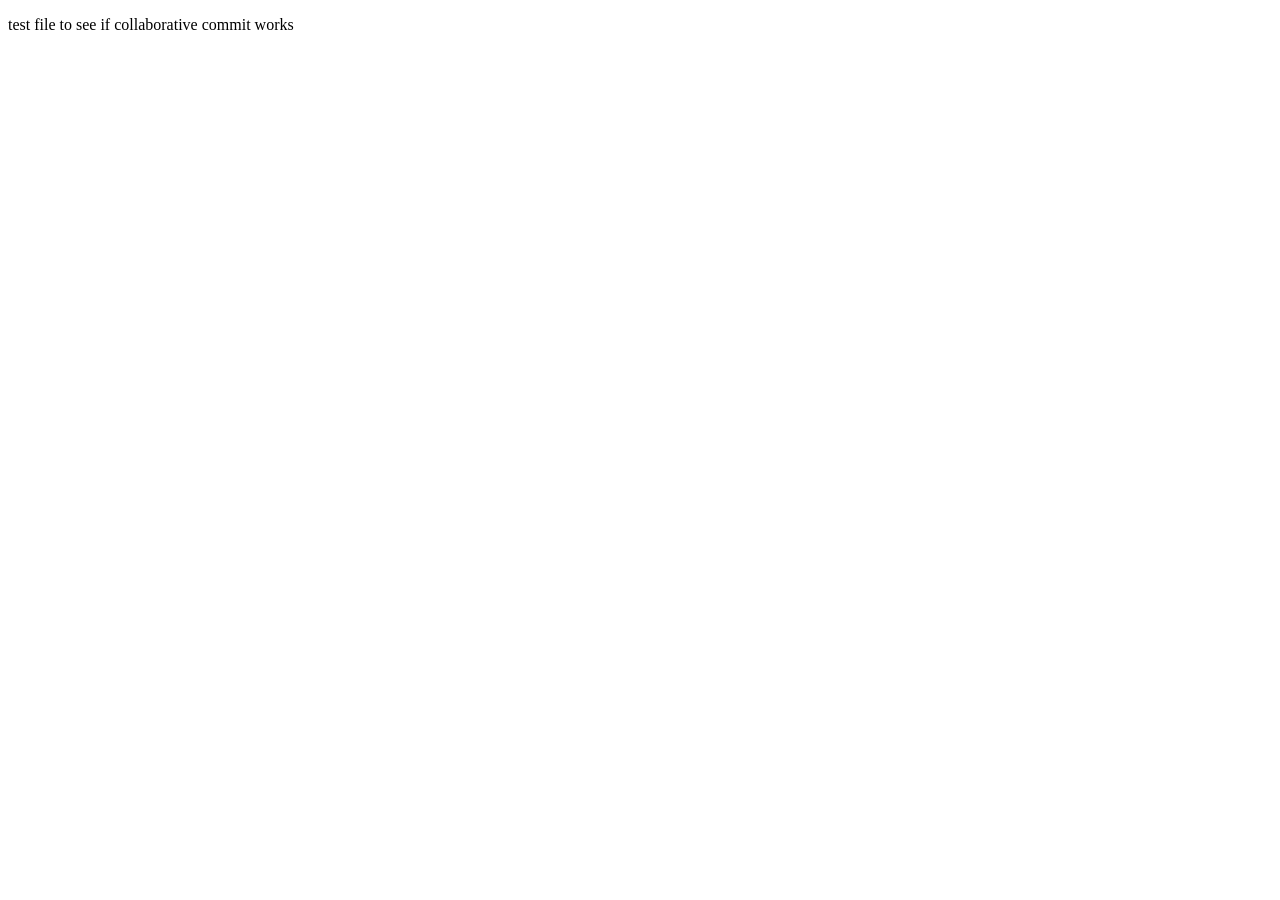
==== index.html @ e4c08647 "test commit for the branch Adi" ====
<!DOCTYPE html>
<html lang="en">
<head>
    <meta charset="UTF-8">
    <meta name="viewport" content="width=device-width, initial-scale=1.0">
    <title>Document</title>
</head>
<body>
    <p>
        test file to see if collaborative commit works
    </p>
</body>
</html>
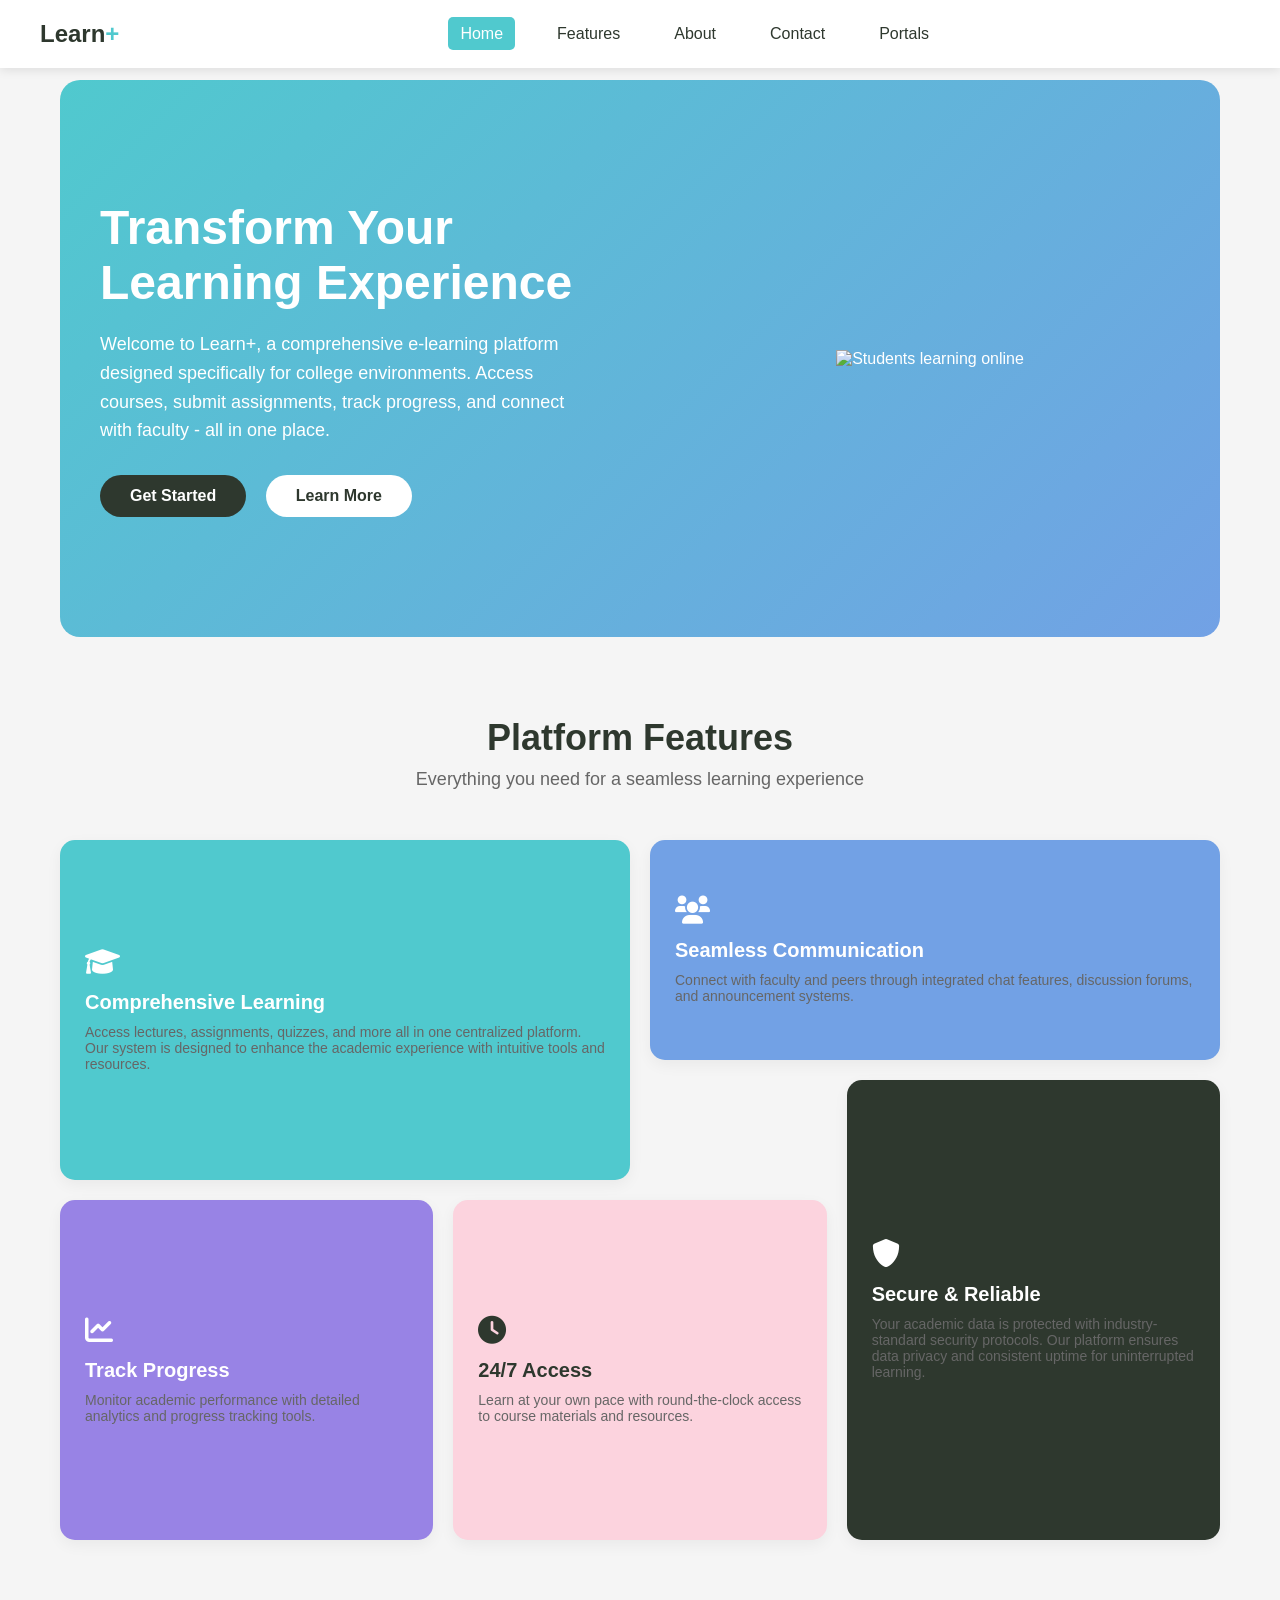
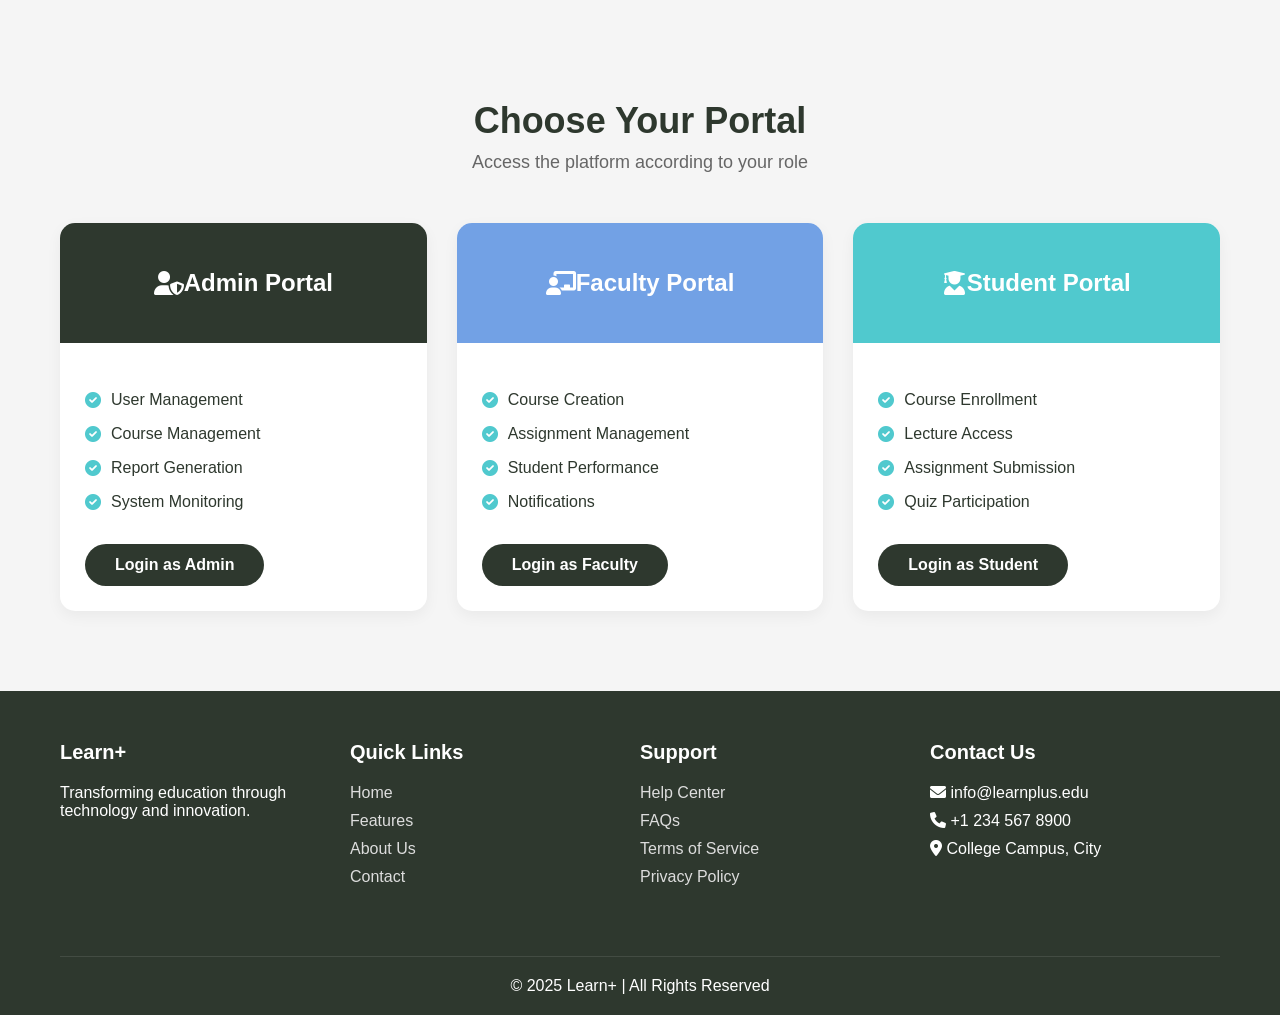
==== commit b0b3dade: "created a landing or navigatory page for all features and portals" ====
--- a/index.html
+++ b/index.html
@@ -3,11 +3,184 @@
 <head>
     <meta charset="UTF-8">
     <meta name="viewport" content="width=device-width, initial-scale=1.0">
-    <title>Document</title>
+    <title>Learn+ | Your College E-Learning Platform</title>
+    <link href="https://cdnjs.cloudflare.com/ajax/libs/font-awesome/6.0.0/css/all.min.css" rel="stylesheet">
+    <link rel="stylesheet" href="css/home.css">
+    <script src = "js/home.js">    </script>
 </head>
 <body>
-    <p>
-        test file to see if collaborative commit works
-    </p>
+    <!-- Header with Navigation -->
+    <header>
+        <div class="container header-content">
+            <div class="logo">Learn<span>+</span></div>
+            <div class="hamburger">
+                <span></span>
+                <span></span>
+                <span></span>
+            </div>
+            <nav>
+                <ul>
+                    <li><a href="#" class="active">Home</a></li>
+                    <li><a href="#">Features</a></li>
+                    <li><a href="#">About</a></li>
+                    <li><a href="#">Contact</a></li>
+                    <li><a href="#portals">Portals</a></li>
+                </ul>
+            </nav>
+            <div class="overlay"></div>
+        </div>
+    </header>
+
+    <!-- Main Content -->
+    <main>
+        <div class="container">
+            <!-- Hero Section -->
+            <section class="hero">
+                <div class="hero-content">
+                    <h1>Transform Your Learning Experience</h1>
+                    <p>Welcome to Learn+, a comprehensive e-learning platform designed specifically for college environments. Access courses, submit assignments, track progress, and connect with faculty - all in one place.</p>
+                    <div class="cta-buttons">
+                        <a href="#portals" class="btn">Get Started</a>
+                        <a href="#" class="btn btn-secondary">Learn More</a>
+                    </div>
+                </div>
+                <div class="hero-image">
+                    <img src="/api/placeholder/500/400" alt="Students learning online">
+                </div>
+            </section>
+
+            <!-- Features Bento Grid -->
+            <section class="features">
+                <div class="section-title">
+                    <h2>Platform Features</h2>
+                    <p>Everything you need for a seamless learning experience</p>
+                </div>
+
+                <div class="bento-grid">
+                    <div class="bento-item bento-1">
+                        <i class="fas fa-graduation-cap"></i>
+                        <h3>Comprehensive Learning</h3>
+                        <p>Access lectures, assignments, quizzes, and more all in one centralized platform. Our system is designed to enhance the academic experience with intuitive tools and resources.</p>
+                    </div>
+                    <div class="bento-item bento-2">
+                        <i class="fas fa-users"></i>
+                        <h3>Seamless Communication</h3>
+                        <p>Connect with faculty and peers through integrated chat features, discussion forums, and announcement systems.</p>
+                    </div>
+                    <div class="bento-item bento-3">
+                        <i class="fas fa-chart-line"></i>
+                        <h3>Track Progress</h3>
+                        <p>Monitor academic performance with detailed analytics and progress tracking tools.</p>
+                    </div>
+                    <div class="bento-item bento-4">
+                        <i class="fas fa-clock"></i>
+                        <h3>24/7 Access</h3>
+                        <p>Learn at your own pace with round-the-clock access to course materials and resources.</p>
+                    </div>
+                    <div class="bento-item bento-5">
+                        <i class="fas fa-shield-alt"></i>
+                        <h3>Secure & Reliable</h3>
+                        <p>Your academic data is protected with industry-standard security protocols. Our platform ensures data privacy and consistent uptime for uninterrupted learning.</p>
+                    </div>
+                </div>
+            </section>
+
+            <!-- Portal Selection -->
+            <section id="portals" class="portals">
+                <div class="section-title">
+                    <h2>Choose Your Portal</h2>
+                    <p>Access the platform according to your role</p>
+                </div>
+
+                <div class="portal-cards">
+                    <div class="portal-card">
+                        <div class="portal-header portal-admin">
+                            <i class="fas fa-user-shield"></i> Admin Portal
+                        </div>
+                        <div class="portal-content">
+                            <ul>
+                                <li><i class="fas fa-check-circle"></i> User Management</li>
+                                <li><i class="fas fa-check-circle"></i> Course Management</li>
+                                <li><i class="fas fa-check-circle"></i> Report Generation</li>
+                                <li><i class="fas fa-check-circle"></i> System Monitoring</li>
+                            </ul>
+                            <a href="#" class="btn">Login as Admin</a>
+                        </div>
+                    </div>
+
+                    <div class="portal-card">
+                        <div class="portal-header portal-faculty">
+                            <i class="fas fa-chalkboard-teacher"></i> Faculty Portal
+                        </div>
+                        <div class="portal-content">
+                            <ul>
+                                <li><i class="fas fa-check-circle"></i> Course Creation</li>
+                                <li><i class="fas fa-check-circle"></i> Assignment Management</li>
+                                <li><i class="fas fa-check-circle"></i> Student Performance</li>
+                                <li><i class="fas fa-check-circle"></i> Notifications</li>
+                            </ul>
+                            <a href="#" class="btn">Login as Faculty</a>
+                        </div>
+                    </div>
+
+                    <div class="portal-card">
+                        <div class="portal-header portal-student">
+                            <i class="fas fa-user-graduate"></i> Student Portal
+                        </div>
+                        <div class="portal-content">
+                            <ul>
+                                <li><i class="fas fa-check-circle"></i> Course Enrollment</li>
+                                <li><i class="fas fa-check-circle"></i> Lecture Access</li>
+                                <li><i class="fas fa-check-circle"></i> Assignment Submission</li>
+                                <li><i class="fas fa-check-circle"></i> Quiz Participation</li>
+                            </ul>
+                            <a href="#" class="btn">Login as Student</a>
+                        </div>
+                    </div>
+                </div>
+            </section>
+        </div>
+    </main>
+
+    <!-- Footer -->
+    <footer>
+        <div class="container">
+            <div class="footer-content">
+                <div class="footer-section">
+                    <h3>Learn+</h3>
+                    <p>Transforming education through technology and innovation.</p>
+                </div>
+                <div class="footer-section">
+                    <h3>Quick Links</h3>
+                    <ul>
+                        <li><a href="#">Home</a></li>
+                        <li><a href="#">Features</a></li>
+                        <li><a href="#">About Us</a></li>
+                        <li><a href="#">Contact</a></li>
+                    </ul>
+                </div>
+                <div class="footer-section">
+                    <h3>Support</h3>
+                    <ul>
+                        <li><a href="#">Help Center</a></li>
+                        <li><a href="#">FAQs</a></li>
+                        <li><a href="#">Terms of Service</a></li>
+                        <li><a href="#">Privacy Policy</a></li>
+                    </ul>
+                </div>
+                <div class="footer-section">
+                    <h3>Contact Us</h3>
+                    <ul>
+                        <li><i class="fas fa-envelope"></i> info@learnplus.edu</li>
+                        <li><i class="fas fa-phone"></i> +1 234 567 8900</li>
+                        <li><i class="fas fa-map-marker-alt"></i> College Campus, City</li>
+                    </ul>
+                </div>
+            </div>
+            <div class="footer-bottom">
+                <p>&copy; 2025 Learn+ | All Rights Reserved</p>
+            </div>
+        </div>
+    </footer>
 </body>
 </html>
--- a/css/home.css
+++ b/css/home.css
@@ -0,0 +1,475 @@
+:root {
+    --primary: #2E382E;
+    --secondary: #50C9CE;
+    --accent1: #72A1E5;
+    --accent2: #9883E5;
+    --light: #FCD3DE;
+    --white: #ffffff;
+    --gray: #f5f5f5;
+}
+
+* {
+    margin: 0;
+    padding: 0;
+    box-sizing: border-box;
+    font-family: 'Segoe UI', Tahoma, Geneva, Verdana, sans-serif;
+}
+
+body {
+    background-color: var(--gray);
+    color: var(--primary);
+}
+
+.container {
+    width: 100%;
+    max-width: 1200px;
+    margin: 0 auto;
+    padding: 0 20px;
+}
+
+/* Header Styles */
+header {
+    background-color: var(--white);
+    box-shadow: 0 2px 10px rgba(0,0,0,0.1);
+    position: fixed;
+    width: 100%;
+    top: 0;
+    z-index: 1000;
+}
+
+.header-content {
+    display: flex;
+    justify-content: space-between;
+    align-items: center;
+    padding: 20px 0;
+}
+
+.logo {
+    display: flex;
+    align-items: center;
+    font-weight: 700;
+    font-size: 24px;
+    color: var(--primary);
+}
+
+.logo span {
+    color: var(--secondary);
+}
+
+nav ul {
+    display: flex;
+    list-style: none;
+}
+
+nav ul li {
+    margin-left: 30px;
+}
+
+nav ul li a {
+    text-decoration: none;
+    color: var(--primary);
+    font-weight: 500;
+    transition: all 0.3s ease;
+    padding: 8px 12px;
+    border-radius: 5px;
+}
+
+nav ul li a:hover {
+    color: var(--secondary);
+}
+
+nav ul li a.active {
+    background-color: var(--secondary);
+    color: var(--white);
+}
+
+.hamburger {
+    display: none;
+    cursor: pointer;
+    flex-direction: column;
+    justify-content: space-between;
+    height: 24px;
+    z-index: 1001;
+}
+
+.hamburger span {
+    display: block;
+    height: 3px;
+    width: 30px;
+    background-color: var(--primary);
+    border-radius: 3px;
+    transition: all 0.3s ease;
+}
+
+/* Hero Section */
+.hero {
+    margin-top: 80px;
+    padding: 80px 0;
+    background: linear-gradient(135deg, var(--secondary) 0%, var(--accent1) 100%);
+    border-radius: 20px;
+    color: var(--white);
+    display: flex;
+    position: relative;
+    overflow: hidden;
+}
+
+.hero-content {
+    width: 50%;
+    padding: 40px;
+}
+
+.hero-image {
+    width: 50%;
+    display: flex;
+    justify-content: center;
+    align-items: center;
+}
+
+.hero h1 {
+    font-size: 48px;
+    margin-bottom: 20px;
+}
+
+.hero p {
+    font-size: 18px;
+    line-height: 1.6;
+    margin-bottom: 30px;
+}
+
+.btn {
+    display: inline-block;
+    background-color: var(--primary);
+    color: var(--white);
+    padding: 12px 30px;
+    border-radius: 30px;
+    text-decoration: none;
+    font-weight: 600;
+    transition: all 0.3s ease;
+    border: none;
+    cursor: pointer;
+}
+
+.btn:hover {
+    transform: translateY(-3px);
+    box-shadow: 0 10px 20px rgba(0,0,0,0.1);
+}
+
+.btn-secondary {
+    background-color: var(--white);
+    color: var(--primary);
+    margin-left: 15px;
+}
+
+/* Features Grid - Bento Grid Design */
+.features {
+    padding: 80px 0;
+}
+
+.section-title {
+    text-align: center;
+    margin-bottom: 50px;
+}
+
+.section-title h2 {
+    font-size: 36px;
+    color: var(--primary);
+    margin-bottom: 10px;
+}
+
+.section-title p {
+    font-size: 18px;
+    color: #666;
+}
+
+.bento-grid {
+    display: grid;
+    grid-template-columns: repeat(12, 1fr);
+    grid-template-rows: repeat(6, 100px);
+    gap: 20px;
+}
+
+.bento-item {
+    background-color: var(--white);
+    border-radius: 15px;
+    padding: 25px;
+    display: flex;
+    flex-direction: column;
+    justify-content: center;
+    transition: all 0.3s ease;
+    box-shadow: 0 5px 15px rgba(0,0,0,0.05);
+}
+
+.bento-item:hover {
+    transform: translateY(-5px);
+    box-shadow: 0 10px 25px rgba(0,0,0,0.1);
+}
+
+.bento-item h3 {
+    font-size: 20px;
+    margin-bottom: 10px;
+}
+
+.bento-item p {
+    font-size: 14px;
+    color: #666;
+}
+
+.bento-item i {
+    font-size: 28px;
+    margin-bottom: 15px;
+}
+
+.bento-1 {
+    grid-column: 1 / 7;
+    grid-row: 1 / 4;
+    background-color: var(--secondary);
+    color: var(--white);
+}
+
+.bento-2 {
+    grid-column: 7 / 13;
+    grid-row: 1 / 3;
+    background-color: var(--accent1);
+    color: var(--white);
+}
+
+.bento-3 {
+    grid-column: 1 / 5;
+    grid-row: 4 / 7;
+    background-color: var(--accent2);
+    color: var(--white);
+}
+
+.bento-4 {
+    grid-column: 5 / 9;
+    grid-row: 4 / 7;
+    background-color: var(--light);
+}
+
+.bento-5 {
+    grid-column: 9 / 13;
+    grid-row: 3 / 7;
+    background-color: var(--primary);
+    color: var(--white);
+}
+
+/* Portal Links */
+.portals {
+    padding: 80px 0;
+}
+
+.portal-cards {
+    display: flex;
+    justify-content: space-between;
+    gap: 30px;
+}
+
+.portal-card {
+    flex: 1;
+    background-color: var(--white);
+    border-radius: 15px;
+    overflow: hidden;
+    box-shadow: 0 5px 15px rgba(0,0,0,0.05);
+    transition: all 0.3s ease;
+}
+
+.portal-card:hover {
+    transform: translateY(-10px);
+    box-shadow: 0 15px 30px rgba(0,0,0,0.1);
+}
+
+.portal-header {
+    height: 120px;
+    display: flex;
+    justify-content: center;
+    align-items: center;
+    color: var(--white);
+    font-size: 24px;
+    font-weight: 700;
+}
+
+.portal-admin {
+    background-color: var(--primary);
+}
+
+.portal-faculty {
+    background-color: var(--accent1);
+}
+
+.portal-student {
+    background-color: var(--secondary);
+}
+
+.portal-content {
+    padding: 25px;
+}
+
+.portal-content ul {
+    list-style: none;
+    margin-top: 15px;
+    margin-bottom: 25px;
+}
+
+.portal-content ul li {
+    padding: 8px 0;
+    display: flex;
+    align-items: center;
+}
+
+.portal-content ul li i {
+    margin-right: 10px;
+    color: var(--secondary);
+}
+
+/* Footer */
+footer {
+    background-color: var(--primary);
+    color: var(--white);
+    padding: 50px 0 20px;
+}
+
+.footer-content {
+    display: flex;
+    justify-content: space-between;
+    flex-wrap: wrap;
+    margin-bottom: 30px;
+}
+
+.footer-section {
+    flex: 1;
+    min-width: 200px;
+    margin-bottom: 30px;
+}
+
+.footer-section h3 {
+    font-size: 20px;
+    margin-bottom: 20px;
+}
+
+.footer-section ul {
+    list-style: none;
+}
+
+.footer-section ul li {
+    margin-bottom: 10px;
+}
+
+.footer-section ul li a {
+    text-decoration: none;
+    color: #ddd;
+    transition: all 0.3s ease;
+}
+
+.footer-section ul li a:hover {
+    color: var(--secondary);
+}
+
+.footer-bottom {
+    text-align: center;
+    padding-top: 20px;
+    border-top: 1px solid rgba(255,255,255,0.1);
+}
+
+/* Responsive Design */
+@media (max-width: 992px) {
+    .hero-content, .hero-image {
+        width: 100%;
+    }
+    
+    .hero {
+        flex-direction: column;
+    }
+    
+    .bento-grid {
+        grid-template-rows: repeat(8, 100px);
+    }
+    
+    .bento-1 {
+        grid-column: 1 / 13;
+        grid-row: 1 / 3;
+    }
+    
+    .bento-2 {
+        grid-column: 1 / 13;
+        grid-row: 3 / 5;
+    }
+    
+    .bento-3 {
+        grid-column: 1 / 7;
+        grid-row: 5 / 7;
+    }
+    
+    .bento-4 {
+        grid-column: 7 / 13;
+        grid-row: 5 / 7;
+    }
+    
+    .bento-5 {
+        grid-column: 1 / 13;
+        grid-row: 7 / 9;
+    }
+    
+    .portal-cards {
+        flex-direction: column;
+    }
+}
+
+@media (max-width: 768px) {
+    .hamburger {
+        display: flex;
+    }
+    
+    nav {
+        position: fixed;
+        top: 0;
+        right: -100%;
+        width: 70%;
+        height: 100vh;
+        background-color: var(--white);
+        box-shadow: -5px 0 10px rgba(0,0,0,0.1);
+        transition: right 0.3s ease;
+        z-index: 1000;
+    }
+    
+    nav.active {
+        right: 0;
+    }
+    
+    nav ul {
+        flex-direction: column;
+        align-items: center;
+        justify-content: center;
+        height: 100%;
+    }
+    
+    nav ul li {
+        margin: 15px 0;
+    }
+    
+    .overlay {
+        position: fixed;
+        top: 0;
+        left: 0;
+        width: 100%;
+        height: 100%;
+        background-color: rgba(0,0,0,0.5);
+        display: none;
+        z-index: 999;
+    }
+    
+    .overlay.active {
+        display: block;
+    }
+    
+    .hamburger.active span:nth-child(1) {
+        transform: translateY(10px) rotate(45deg);
+    }
+    
+    .hamburger.active span:nth-child(2) {
+        opacity: 0;
+    }
+    
+    .hamburger.active span:nth-child(3) {
+        transform: translateY(-10px) rotate(-45deg);
+    }
+}
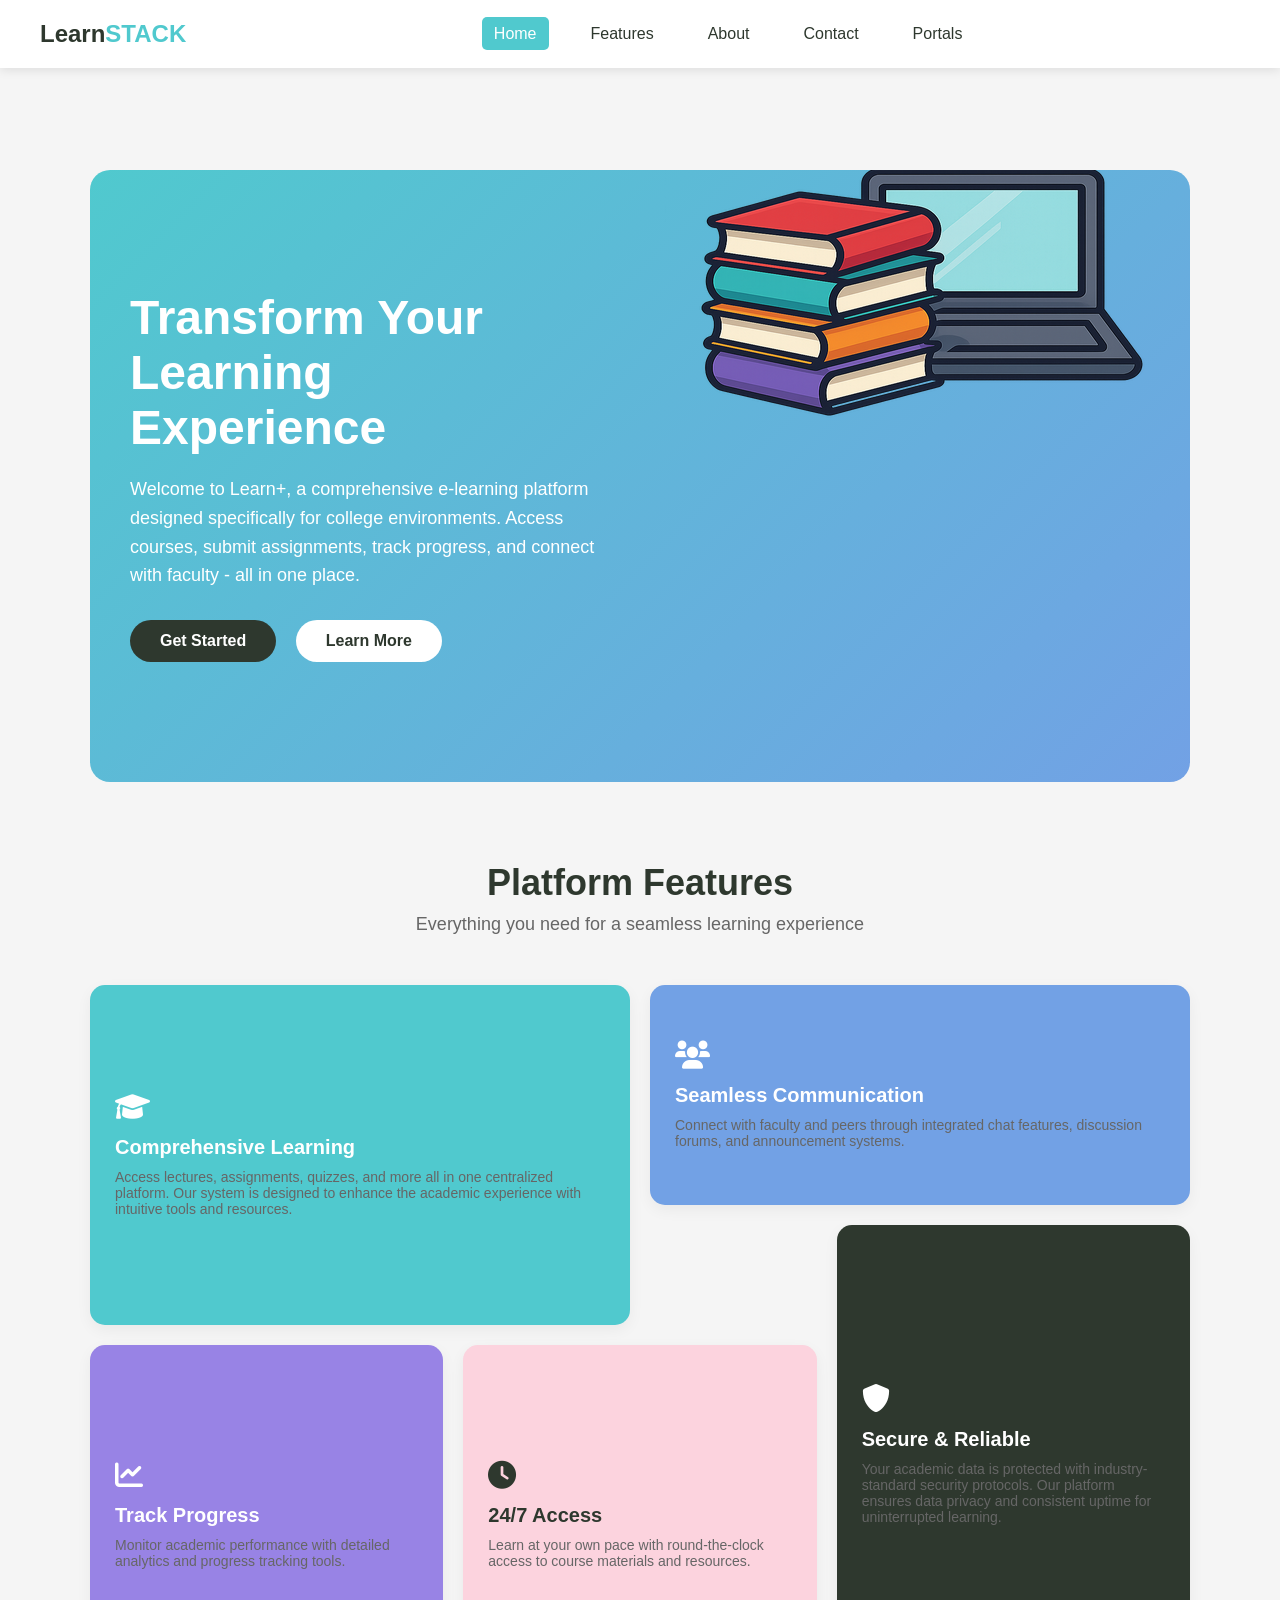
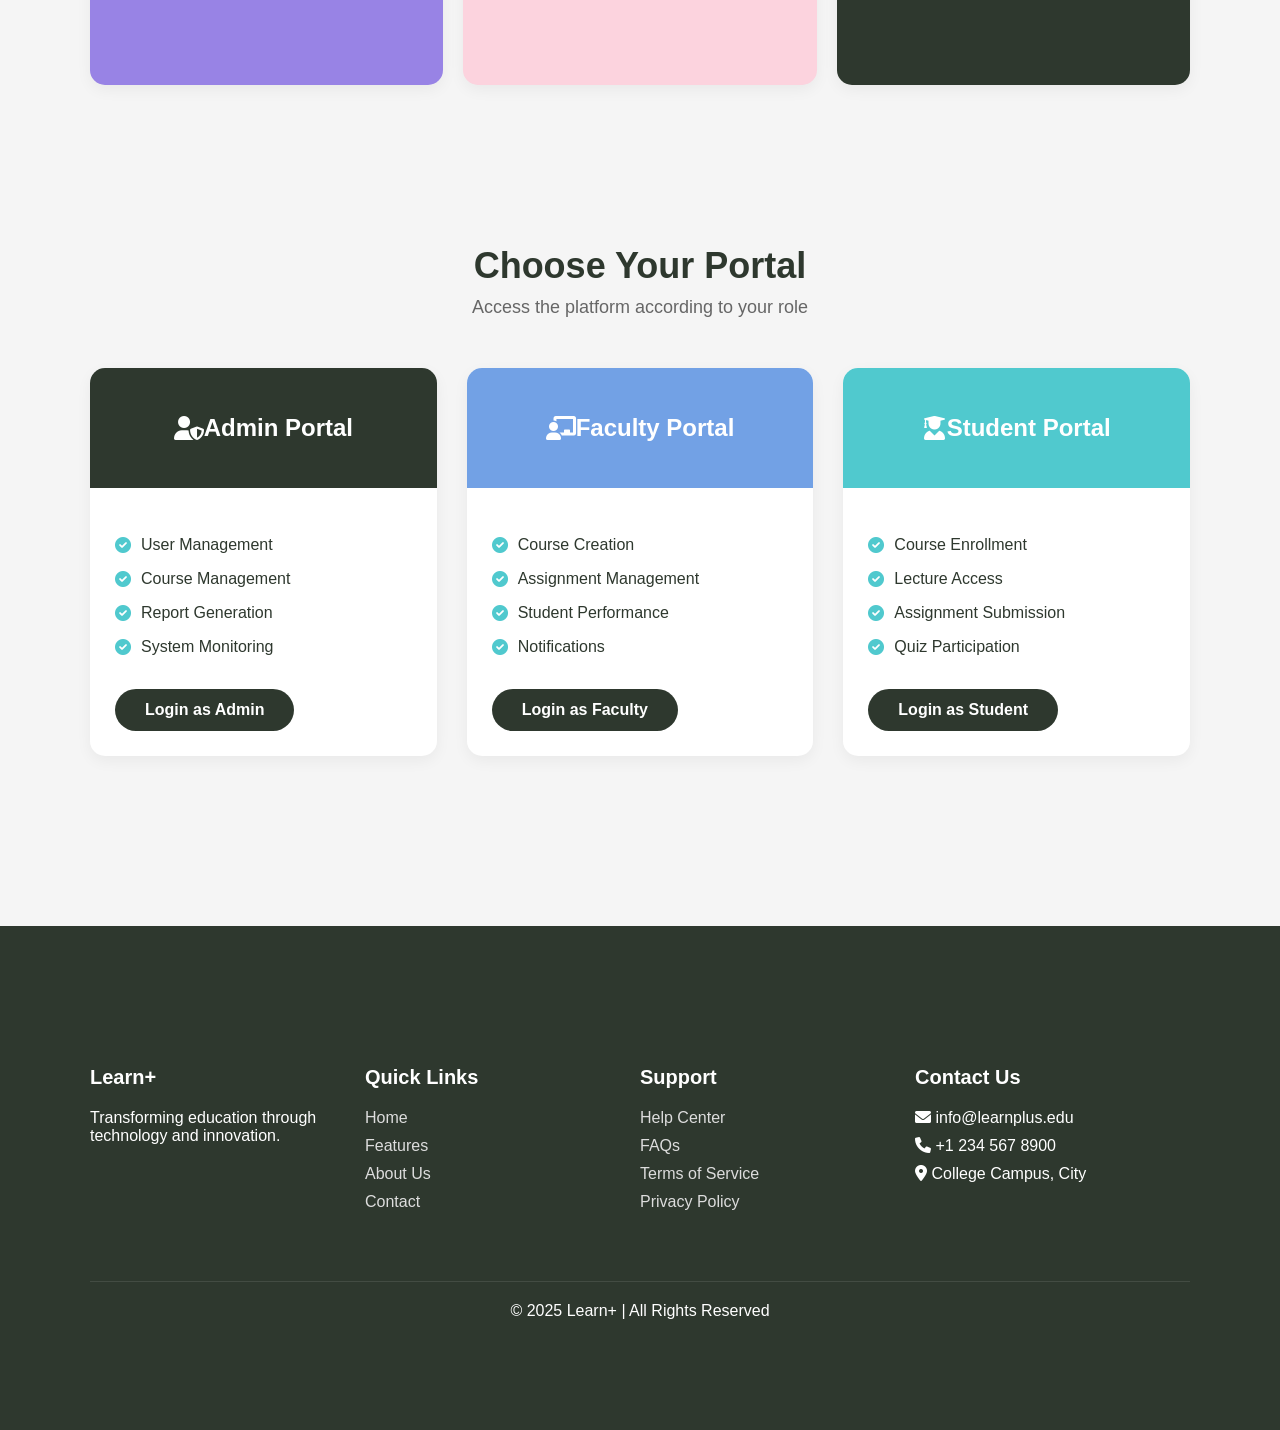
==== commit e6a0d941: "created a login page for all portals" ====
--- a/index.html
+++ b/index.html
@@ -6,13 +6,13 @@
     <title>Learn+ | Your College E-Learning Platform</title>
     <link href="https://cdnjs.cloudflare.com/ajax/libs/font-awesome/6.0.0/css/all.min.css" rel="stylesheet">
     <link rel="stylesheet" href="css/home.css">
-    <script src = "js/home.js">    </script>
+    
 </head>
 <body>
     <!-- Header with Navigation -->
     <header>
         <div class="container header-content">
-            <div class="logo">Learn<span>+</span></div>
+            <div class="logo">Learn<span>STACK</span></div>
             <div class="hamburger">
                 <span></span>
                 <span></span>
@@ -45,7 +45,7 @@
                     </div>
                 </div>
                 <div class="hero-image">
-                    <img src="/api/placeholder/500/400" alt="Students learning online">
+                    <img src="Assets/study2 .png" alt="Students learning online">
                 </div>
             </section>
 
@@ -104,7 +104,7 @@
                                 <li><i class="fas fa-check-circle"></i> Report Generation</li>
                                 <li><i class="fas fa-check-circle"></i> System Monitoring</li>
                             </ul>
-                            <a href="#" class="btn">Login as Admin</a>
+                            <a href="login.html" class="btn">Login as Admin</a>
                         </div>
                     </div>
 
@@ -119,7 +119,7 @@
                                 <li><i class="fas fa-check-circle"></i> Student Performance</li>
                                 <li><i class="fas fa-check-circle"></i> Notifications</li>
                             </ul>
-                            <a href="#" class="btn">Login as Faculty</a>
+                            <a href="login.html" class="btn">Login as Faculty</a>
                         </div>
                     </div>
 
@@ -134,7 +134,7 @@
                                 <li><i class="fas fa-check-circle"></i> Assignment Submission</li>
                                 <li><i class="fas fa-check-circle"></i> Quiz Participation</li>
                             </ul>
-                            <a href="#" class="btn">Login as Student</a>
+                            <a href="login.html" class="btn">Login as Student</a>
                         </div>
                     </div>
                 </div>
@@ -181,6 +181,8 @@
                 <p>&copy; 2025 Learn+ | All Rights Reserved</p>
             </div>
         </div>
+        
     </footer>
+    <script src = "js/home.js">    </script>
 </body>
 </html>
--- a/css/home.css
+++ b/css/home.css
@@ -24,7 +24,7 @@
     width: 100%;
     max-width: 1200px;
     margin: 0 auto;
-    padding: 0 20px;
+    padding: 90px 50px;
 }
 
 /* Header Styles */
@@ -119,10 +119,16 @@
 }
 
 .hero-image {
+    height: 70px;
     width: 50%;
     display: flex;
     justify-content: center;
     align-items: center;
+}
+#hero-image-og{
+    height: 550px;
+    padding-right: 50px;
+    padding-top: 15  0px ;
 }
 
 .hero h1 {
